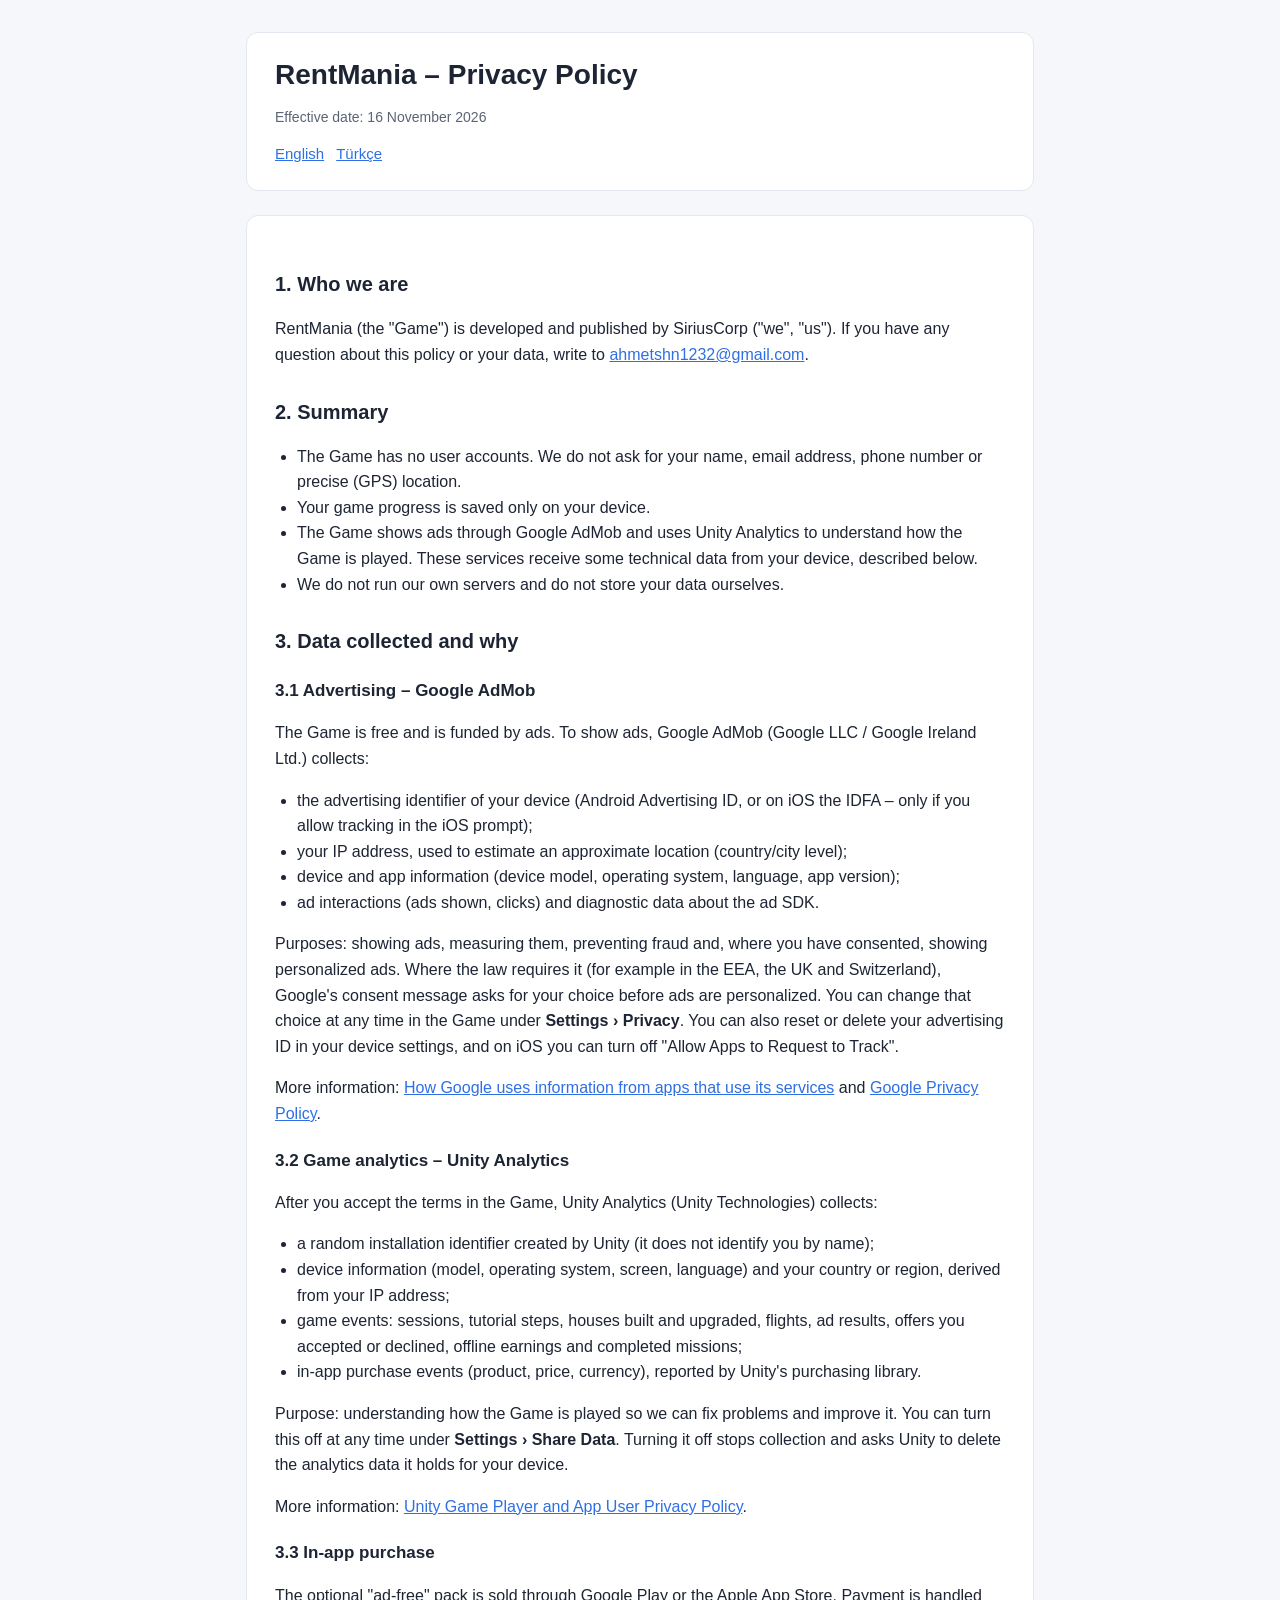
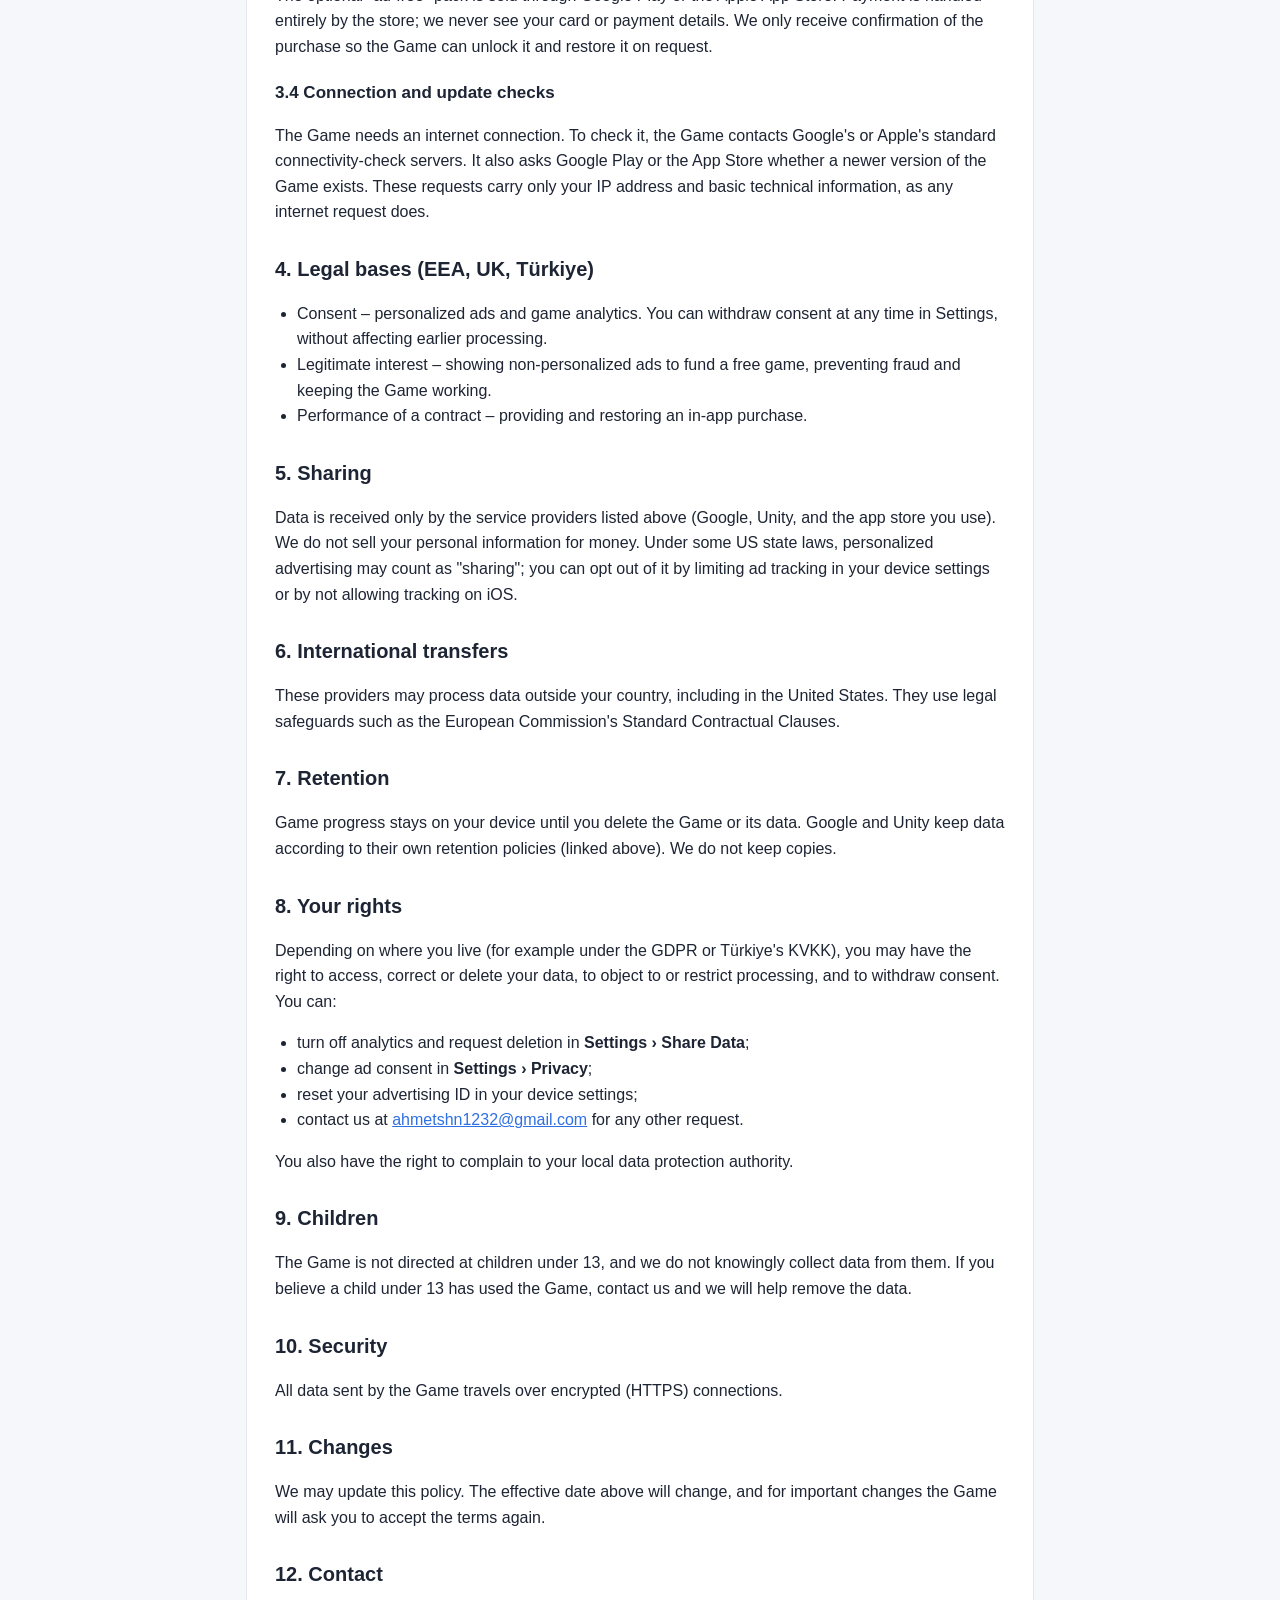
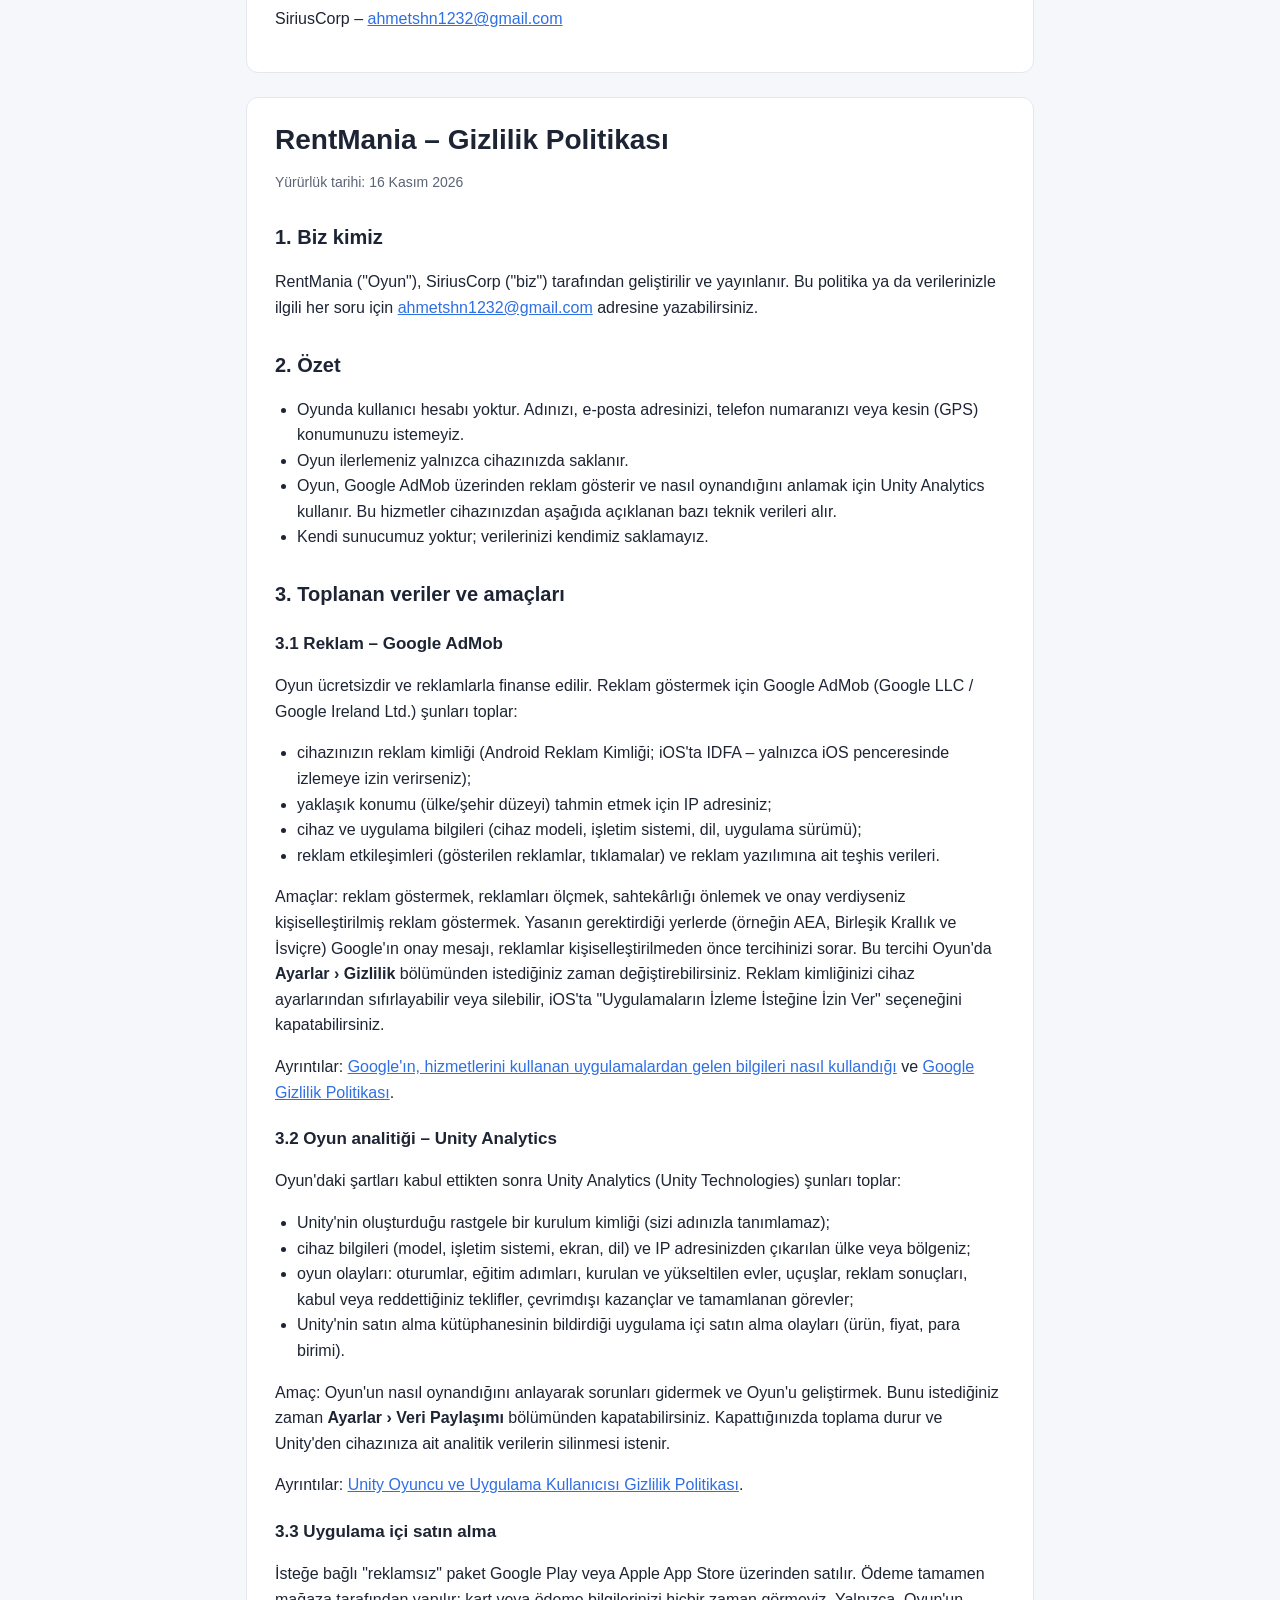
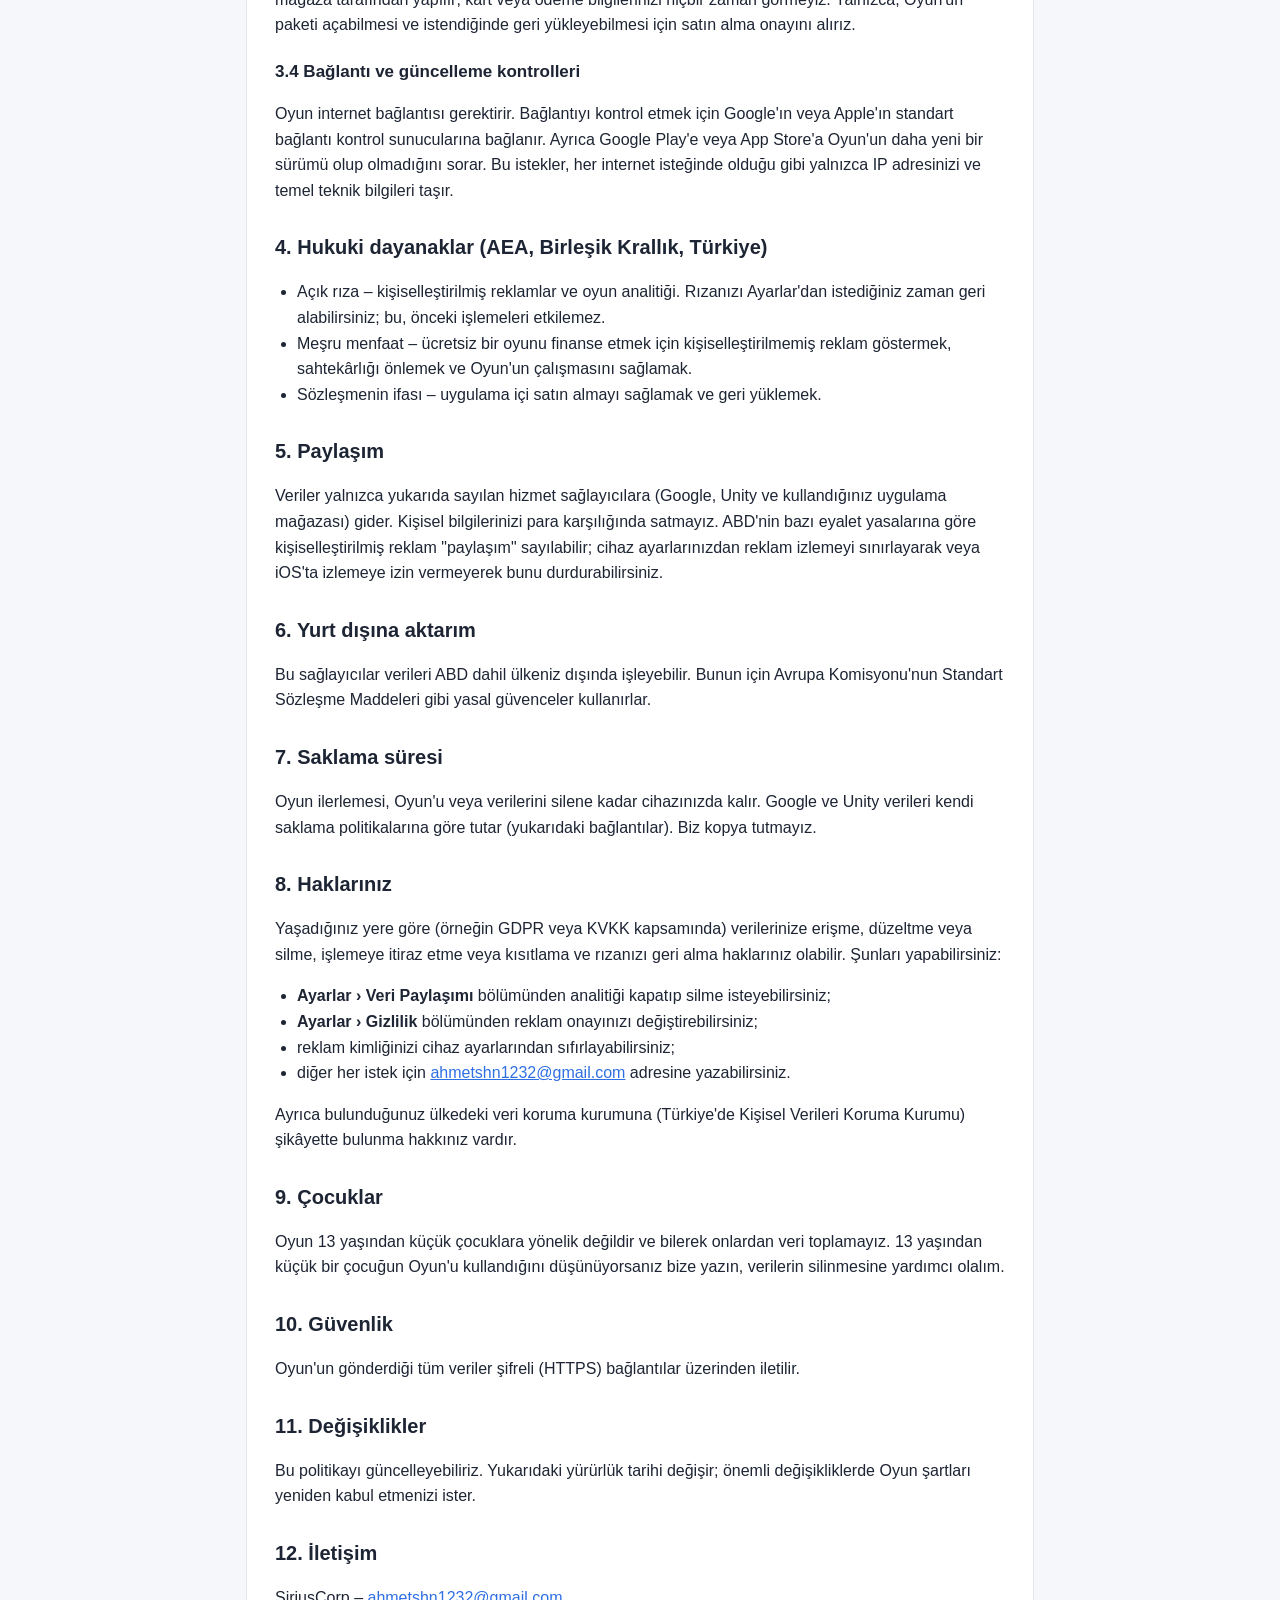
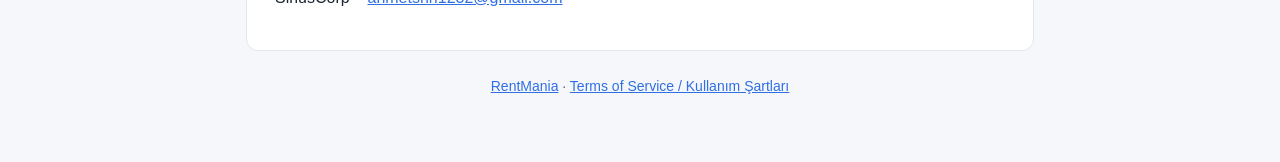
==== privacy.html @ 35551892 "Add RentMania privacy policy, terms and app-ads.txt Co-Authored-By: Claude Opus 5.5 <noreply@anthrop" ====
<!doctype html>
<html lang="en">
<head>
<meta charset="utf-8">
<meta name="viewport" content="width=device-width, initial-scale=1">
<title>RentMania – Privacy Policy</title>
<link rel="stylesheet" href="style.css">
</head>
<body>
<main>

<div class="card">
  <h1>RentMania – Privacy Policy</h1>
  <p class="muted">Effective date: 16 November 2026</p>
  <nav class="lang"><a href="#en">English</a><a href="#tr">Türkçe</a></nav>
</div>

<!-- ───────────────────────── ENGLISH ───────────────────────── -->
<div class="card" id="en">
  <h2>1. Who we are</h2>
  <p>RentMania (the "Game") is developed and published by SiriusCorp ("we", "us"). If you have any question about this policy or your data, write to <a href="mailto:ahmetshn1232@gmail.com">ahmetshn1232@gmail.com</a>.</p>

  <h2>2. Summary</h2>
  <ul>
    <li>The Game has no user accounts. We do not ask for your name, email address, phone number or precise (GPS) location.</li>
    <li>Your game progress is saved only on your device.</li>
    <li>The Game shows ads through Google AdMob and uses Unity Analytics to understand how the Game is played. These services receive some technical data from your device, described below.</li>
    <li>We do not run our own servers and do not store your data ourselves.</li>
  </ul>

  <h2>3. Data collected and why</h2>

  <h3>3.1 Advertising – Google AdMob</h3>
  <p>The Game is free and is funded by ads. To show ads, Google AdMob (Google LLC / Google Ireland Ltd.) collects:</p>
  <ul>
    <li>the advertising identifier of your device (Android Advertising ID, or on iOS the IDFA – only if you allow tracking in the iOS prompt);</li>
    <li>your IP address, used to estimate an approximate location (country/city level);</li>
    <li>device and app information (device model, operating system, language, app version);</li>
    <li>ad interactions (ads shown, clicks) and diagnostic data about the ad SDK.</li>
  </ul>
  <p>Purposes: showing ads, measuring them, preventing fraud and, where you have consented, showing personalized ads. Where the law requires it (for example in the EEA, the UK and Switzerland), Google's consent message asks for your choice before ads are personalized. You can change that choice at any time in the Game under <b>Settings › Privacy</b>. You can also reset or delete your advertising ID in your device settings, and on iOS you can turn off "Allow Apps to Request to Track".</p>
  <p>More information: <a href="https://policies.google.com/technologies/partner-sites">How Google uses information from apps that use its services</a> and <a href="https://policies.google.com/privacy">Google Privacy Policy</a>.</p>

  <h3>3.2 Game analytics – Unity Analytics</h3>
  <p>After you accept the terms in the Game, Unity Analytics (Unity Technologies) collects:</p>
  <ul>
    <li>a random installation identifier created by Unity (it does not identify you by name);</li>
    <li>device information (model, operating system, screen, language) and your country or region, derived from your IP address;</li>
    <li>game events: sessions, tutorial steps, houses built and upgraded, flights, ad results, offers you accepted or declined, offline earnings and completed missions;</li>
    <li>in-app purchase events (product, price, currency), reported by Unity's purchasing library.</li>
  </ul>
  <p>Purpose: understanding how the Game is played so we can fix problems and improve it. You can turn this off at any time under <b>Settings › Share Data</b>. Turning it off stops collection and asks Unity to delete the analytics data it holds for your device.</p>
  <p>More information: <a href="https://unity.com/legal/game-player-and-app-user-privacy-policy">Unity Game Player and App User Privacy Policy</a>.</p>

  <h3>3.3 In-app purchase</h3>
  <p>The optional "ad-free" pack is sold through Google Play or the Apple App Store. Payment is handled entirely by the store; we never see your card or payment details. We only receive confirmation of the purchase so the Game can unlock it and restore it on request.</p>

  <h3>3.4 Connection and update checks</h3>
  <p>The Game needs an internet connection. To check it, the Game contacts Google's or Apple's standard connectivity-check servers. It also asks Google Play or the App Store whether a newer version of the Game exists. These requests carry only your IP address and basic technical information, as any internet request does.</p>

  <h2>4. Legal bases (EEA, UK, Türkiye)</h2>
  <ul>
    <li>Consent – personalized ads and game analytics. You can withdraw consent at any time in Settings, without affecting earlier processing.</li>
    <li>Legitimate interest – showing non-personalized ads to fund a free game, preventing fraud and keeping the Game working.</li>
    <li>Performance of a contract – providing and restoring an in-app purchase.</li>
  </ul>

  <h2>5. Sharing</h2>
  <p>Data is received only by the service providers listed above (Google, Unity, and the app store you use). We do not sell your personal information for money. Under some US state laws, personalized advertising may count as "sharing"; you can opt out of it by limiting ad tracking in your device settings or by not allowing tracking on iOS.</p>

  <h2>6. International transfers</h2>
  <p>These providers may process data outside your country, including in the United States. They use legal safeguards such as the European Commission's Standard Contractual Clauses.</p>

  <h2>7. Retention</h2>
  <p>Game progress stays on your device until you delete the Game or its data. Google and Unity keep data according to their own retention policies (linked above). We do not keep copies.</p>

  <h2>8. Your rights</h2>
  <p>Depending on where you live (for example under the GDPR or Türkiye's KVKK), you may have the right to access, correct or delete your data, to object to or restrict processing, and to withdraw consent. You can:</p>
  <ul>
    <li>turn off analytics and request deletion in <b>Settings › Share Data</b>;</li>
    <li>change ad consent in <b>Settings › Privacy</b>;</li>
    <li>reset your advertising ID in your device settings;</li>
    <li>contact us at <a href="mailto:ahmetshn1232@gmail.com">ahmetshn1232@gmail.com</a> for any other request.</li>
  </ul>
  <p>You also have the right to complain to your local data protection authority.</p>

  <h2>9. Children</h2>
  <p>The Game is not directed at children under 13, and we do not knowingly collect data from them. If you believe a child under 13 has used the Game, contact us and we will help remove the data.</p>

  <h2>10. Security</h2>
  <p>All data sent by the Game travels over encrypted (HTTPS) connections.</p>

  <h2>11. Changes</h2>
  <p>We may update this policy. The effective date above will change, and for important changes the Game will ask you to accept the terms again.</p>

  <h2>12. Contact</h2>
  <p>SiriusCorp – <a href="mailto:ahmetshn1232@gmail.com">ahmetshn1232@gmail.com</a></p>
</div>

<!-- ───────────────────────── TÜRKÇE ───────────────────────── -->
<div class="card" id="tr" lang="tr">
  <h1>RentMania – Gizlilik Politikası</h1>
  <p class="muted">Yürürlük tarihi: 16 Kasım 2026</p>

  <h2>1. Biz kimiz</h2>
  <p>RentMania ("Oyun"), SiriusCorp ("biz") tarafından geliştirilir ve yayınlanır. Bu politika ya da verilerinizle ilgili her soru için <a href="mailto:ahmetshn1232@gmail.com">ahmetshn1232@gmail.com</a> adresine yazabilirsiniz.</p>

  <h2>2. Özet</h2>
  <ul>
    <li>Oyunda kullanıcı hesabı yoktur. Adınızı, e-posta adresinizi, telefon numaranızı veya kesin (GPS) konumunuzu istemeyiz.</li>
    <li>Oyun ilerlemeniz yalnızca cihazınızda saklanır.</li>
    <li>Oyun, Google AdMob üzerinden reklam gösterir ve nasıl oynandığını anlamak için Unity Analytics kullanır. Bu hizmetler cihazınızdan aşağıda açıklanan bazı teknik verileri alır.</li>
    <li>Kendi sunucumuz yoktur; verilerinizi kendimiz saklamayız.</li>
  </ul>

  <h2>3. Toplanan veriler ve amaçları</h2>

  <h3>3.1 Reklam – Google AdMob</h3>
  <p>Oyun ücretsizdir ve reklamlarla finanse edilir. Reklam göstermek için Google AdMob (Google LLC / Google Ireland Ltd.) şunları toplar:</p>
  <ul>
    <li>cihazınızın reklam kimliği (Android Reklam Kimliği; iOS'ta IDFA – yalnızca iOS penceresinde izlemeye izin verirseniz);</li>
    <li>yaklaşık konumu (ülke/şehir düzeyi) tahmin etmek için IP adresiniz;</li>
    <li>cihaz ve uygulama bilgileri (cihaz modeli, işletim sistemi, dil, uygulama sürümü);</li>
    <li>reklam etkileşimleri (gösterilen reklamlar, tıklamalar) ve reklam yazılımına ait teşhis verileri.</li>
  </ul>
  <p>Amaçlar: reklam göstermek, reklamları ölçmek, sahtekârlığı önlemek ve onay verdiyseniz kişiselleştirilmiş reklam göstermek. Yasanın gerektirdiği yerlerde (örneğin AEA, Birleşik Krallık ve İsviçre) Google'ın onay mesajı, reklamlar kişiselleştirilmeden önce tercihinizi sorar. Bu tercihi Oyun'da <b>Ayarlar › Gizlilik</b> bölümünden istediğiniz zaman değiştirebilirsiniz. Reklam kimliğinizi cihaz ayarlarından sıfırlayabilir veya silebilir, iOS'ta "Uygulamaların İzleme İsteğine İzin Ver" seçeneğini kapatabilirsiniz.</p>
  <p>Ayrıntılar: <a href="https://policies.google.com/technologies/partner-sites">Google'ın, hizmetlerini kullanan uygulamalardan gelen bilgileri nasıl kullandığı</a> ve <a href="https://policies.google.com/privacy">Google Gizlilik Politikası</a>.</p>

  <h3>3.2 Oyun analitiği – Unity Analytics</h3>
  <p>Oyun'daki şartları kabul ettikten sonra Unity Analytics (Unity Technologies) şunları toplar:</p>
  <ul>
    <li>Unity'nin oluşturduğu rastgele bir kurulum kimliği (sizi adınızla tanımlamaz);</li>
    <li>cihaz bilgileri (model, işletim sistemi, ekran, dil) ve IP adresinizden çıkarılan ülke veya bölgeniz;</li>
    <li>oyun olayları: oturumlar, eğitim adımları, kurulan ve yükseltilen evler, uçuşlar, reklam sonuçları, kabul veya reddettiğiniz teklifler, çevrimdışı kazançlar ve tamamlanan görevler;</li>
    <li>Unity'nin satın alma kütüphanesinin bildirdiği uygulama içi satın alma olayları (ürün, fiyat, para birimi).</li>
  </ul>
  <p>Amaç: Oyun'un nasıl oynandığını anlayarak sorunları gidermek ve Oyun'u geliştirmek. Bunu istediğiniz zaman <b>Ayarlar › Veri Paylaşımı</b> bölümünden kapatabilirsiniz. Kapattığınızda toplama durur ve Unity'den cihazınıza ait analitik verilerin silinmesi istenir.</p>
  <p>Ayrıntılar: <a href="https://unity.com/legal/game-player-and-app-user-privacy-policy">Unity Oyuncu ve Uygulama Kullanıcısı Gizlilik Politikası</a>.</p>

  <h3>3.3 Uygulama içi satın alma</h3>
  <p>İsteğe bağlı "reklamsız" paket Google Play veya Apple App Store üzerinden satılır. Ödeme tamamen mağaza tarafından yapılır; kart veya ödeme bilgilerinizi hiçbir zaman görmeyiz. Yalnızca, Oyun'un paketi açabilmesi ve istendiğinde geri yükleyebilmesi için satın alma onayını alırız.</p>

  <h3>3.4 Bağlantı ve güncelleme kontrolleri</h3>
  <p>Oyun internet bağlantısı gerektirir. Bağlantıyı kontrol etmek için Google'ın veya Apple'ın standart bağlantı kontrol sunucularına bağlanır. Ayrıca Google Play'e veya App Store'a Oyun'un daha yeni bir sürümü olup olmadığını sorar. Bu istekler, her internet isteğinde olduğu gibi yalnızca IP adresinizi ve temel teknik bilgileri taşır.</p>

  <h2>4. Hukuki dayanaklar (AEA, Birleşik Krallık, Türkiye)</h2>
  <ul>
    <li>Açık rıza – kişiselleştirilmiş reklamlar ve oyun analitiği. Rızanızı Ayarlar'dan istediğiniz zaman geri alabilirsiniz; bu, önceki işlemeleri etkilemez.</li>
    <li>Meşru menfaat – ücretsiz bir oyunu finanse etmek için kişiselleştirilmemiş reklam göstermek, sahtekârlığı önlemek ve Oyun'un çalışmasını sağlamak.</li>
    <li>Sözleşmenin ifası – uygulama içi satın almayı sağlamak ve geri yüklemek.</li>
  </ul>

  <h2>5. Paylaşım</h2>
  <p>Veriler yalnızca yukarıda sayılan hizmet sağlayıcılara (Google, Unity ve kullandığınız uygulama mağazası) gider. Kişisel bilgilerinizi para karşılığında satmayız. ABD'nin bazı eyalet yasalarına göre kişiselleştirilmiş reklam "paylaşım" sayılabilir; cihaz ayarlarınızdan reklam izlemeyi sınırlayarak veya iOS'ta izlemeye izin vermeyerek bunu durdurabilirsiniz.</p>

  <h2>6. Yurt dışına aktarım</h2>
  <p>Bu sağlayıcılar verileri ABD dahil ülkeniz dışında işleyebilir. Bunun için Avrupa Komisyonu'nun Standart Sözleşme Maddeleri gibi yasal güvenceler kullanırlar.</p>

  <h2>7. Saklama süresi</h2>
  <p>Oyun ilerlemesi, Oyun'u veya verilerini silene kadar cihazınızda kalır. Google ve Unity verileri kendi saklama politikalarına göre tutar (yukarıdaki bağlantılar). Biz kopya tutmayız.</p>

  <h2>8. Haklarınız</h2>
  <p>Yaşadığınız yere göre (örneğin GDPR veya KVKK kapsamında) verilerinize erişme, düzeltme veya silme, işlemeye itiraz etme veya kısıtlama ve rızanızı geri alma haklarınız olabilir. Şunları yapabilirsiniz:</p>
  <ul>
    <li><b>Ayarlar › Veri Paylaşımı</b> bölümünden analitiği kapatıp silme isteyebilirsiniz;</li>
    <li><b>Ayarlar › Gizlilik</b> bölümünden reklam onayınızı değiştirebilirsiniz;</li>
    <li>reklam kimliğinizi cihaz ayarlarından sıfırlayabilirsiniz;</li>
    <li>diğer her istek için <a href="mailto:ahmetshn1232@gmail.com">ahmetshn1232@gmail.com</a> adresine yazabilirsiniz.</li>
  </ul>
  <p>Ayrıca bulunduğunuz ülkedeki veri koruma kurumuna (Türkiye'de Kişisel Verileri Koruma Kurumu) şikâyette bulunma hakkınız vardır.</p>

  <h2>9. Çocuklar</h2>
  <p>Oyun 13 yaşından küçük çocuklara yönelik değildir ve bilerek onlardan veri toplamayız. 13 yaşından küçük bir çocuğun Oyun'u kullandığını düşünüyorsanız bize yazın, verilerin silinmesine yardımcı olalım.</p>

  <h2>10. Güvenlik</h2>
  <p>Oyun'un gönderdiği tüm veriler şifreli (HTTPS) bağlantılar üzerinden iletilir.</p>

  <h2>11. Değişiklikler</h2>
  <p>Bu politikayı güncelleyebiliriz. Yukarıdaki yürürlük tarihi değişir; önemli değişikliklerde Oyun şartları yeniden kabul etmenizi ister.</p>

  <h2>12. İletişim</h2>
  <p>SiriusCorp – <a href="mailto:ahmetshn1232@gmail.com">ahmetshn1232@gmail.com</a></p>
</div>

<footer><a href="index.html">RentMania</a> · <a href="terms.html">Terms of Service / Kullanım Şartları</a></footer>
</main>
</body>
</html>
---- style.css ----
:root {
  --bg: #f6f7fb;
  --card: #ffffff;
  --text: #1d2433;
  --muted: #5b6475;
  --accent: #2f6fe4;
  --line: #e3e7ef;
}

@media (prefers-color-scheme: dark) {
  :root {
    --bg: #12151c;
    --card: #1b2029;
    --text: #e7eaf0;
    --muted: #a3abba;
    --accent: #7aa7ff;
    --line: #2c3340;
  }
}

* { box-sizing: border-box; }

body {
  margin: 0;
  background: var(--bg);
  color: var(--text);
  font: 16px/1.6 -apple-system, BlinkMacSystemFont, "Segoe UI", Roboto, Arial, sans-serif;
}

main {
  max-width: 820px;
  margin: 0 auto;
  padding: 32px 16px 64px;
}

.card {
  background: var(--card);
  border: 1px solid var(--line);
  border-radius: 12px;
  padding: 24px 28px;
  margin-bottom: 24px;
}

h1 { font-size: 28px; line-height: 1.25; margin: 0 0 4px; }
h2 { font-size: 20px; margin: 28px 0 8px; }
h3 { font-size: 17px; margin: 20px 0 6px; }
p, li { color: var(--text); }
.muted { color: var(--muted); font-size: 14px; }
a { color: var(--accent); }
ul { padding-left: 22px; }

nav.lang {
  display: flex;
  gap: 12px;
  margin: 12px 0 0;
  font-size: 15px;
}

footer {
  text-align: center;
  color: var(--muted);
  font-size: 14px;
}
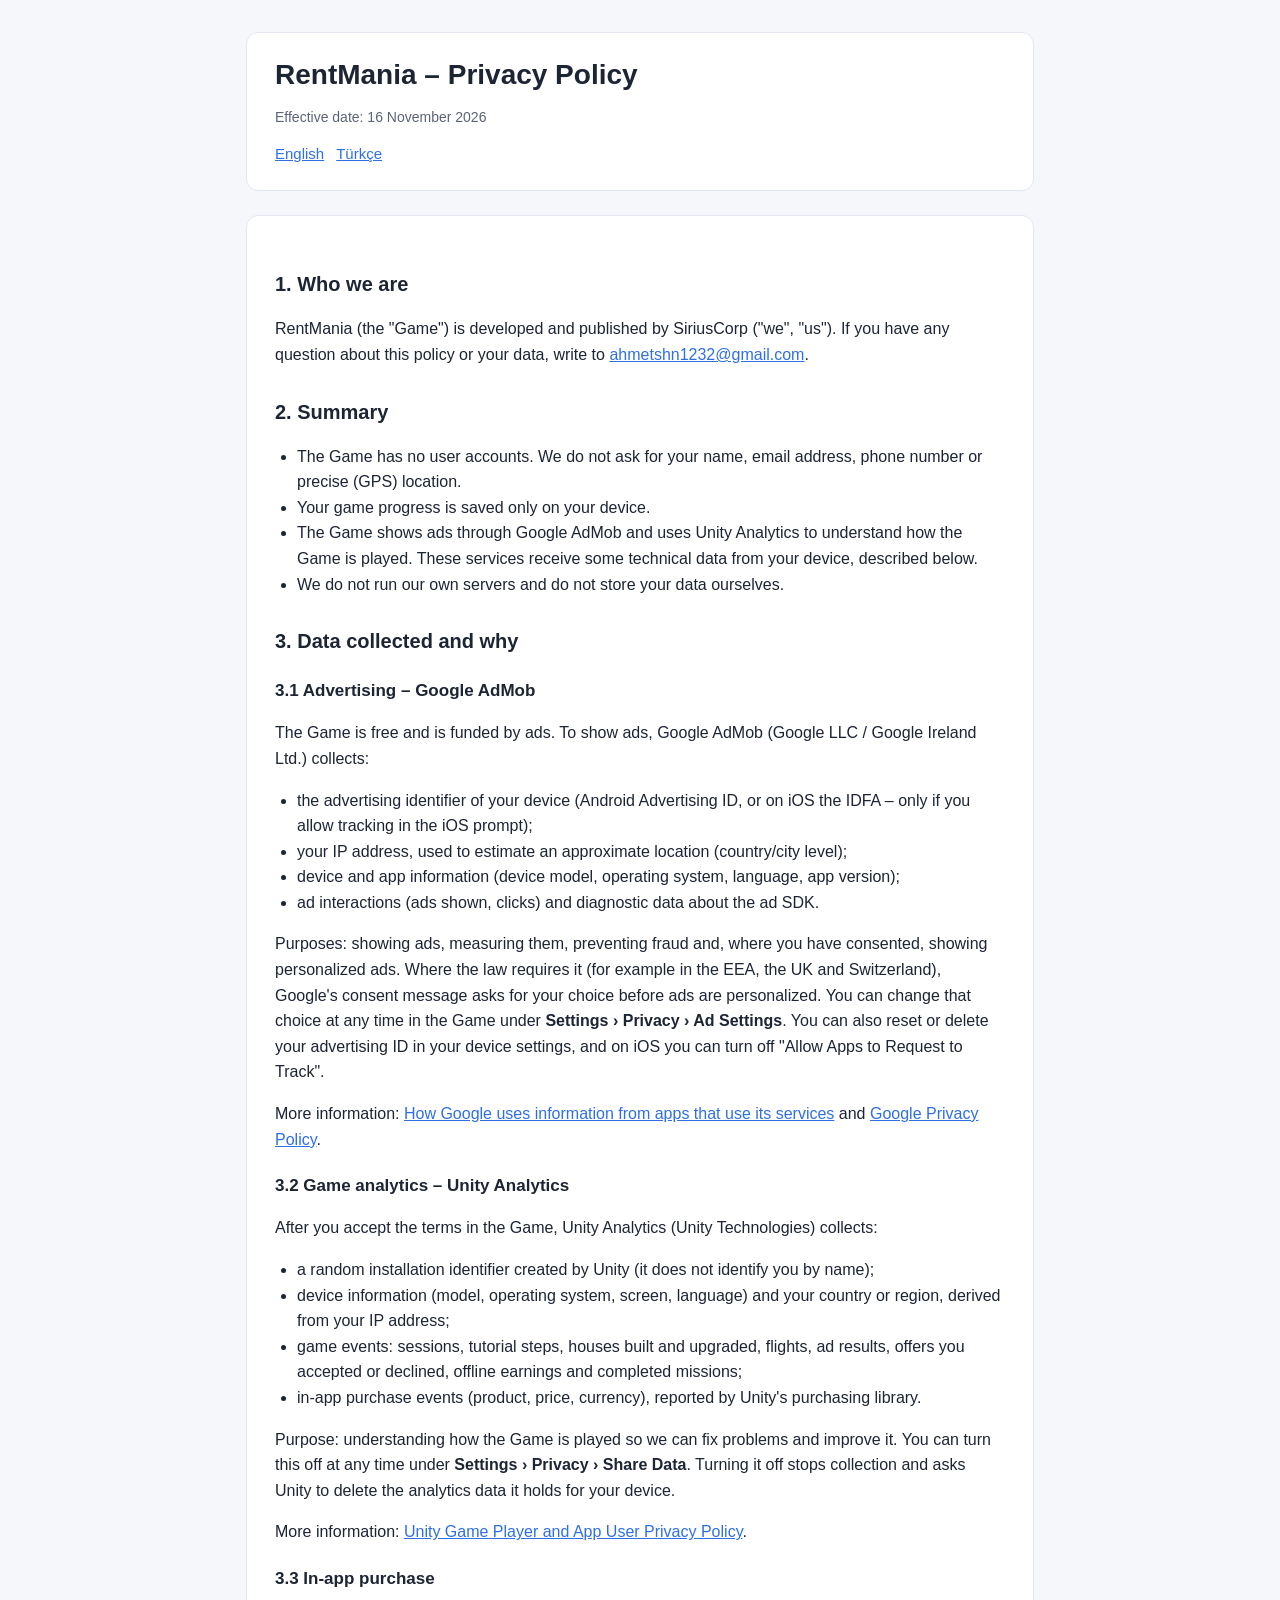
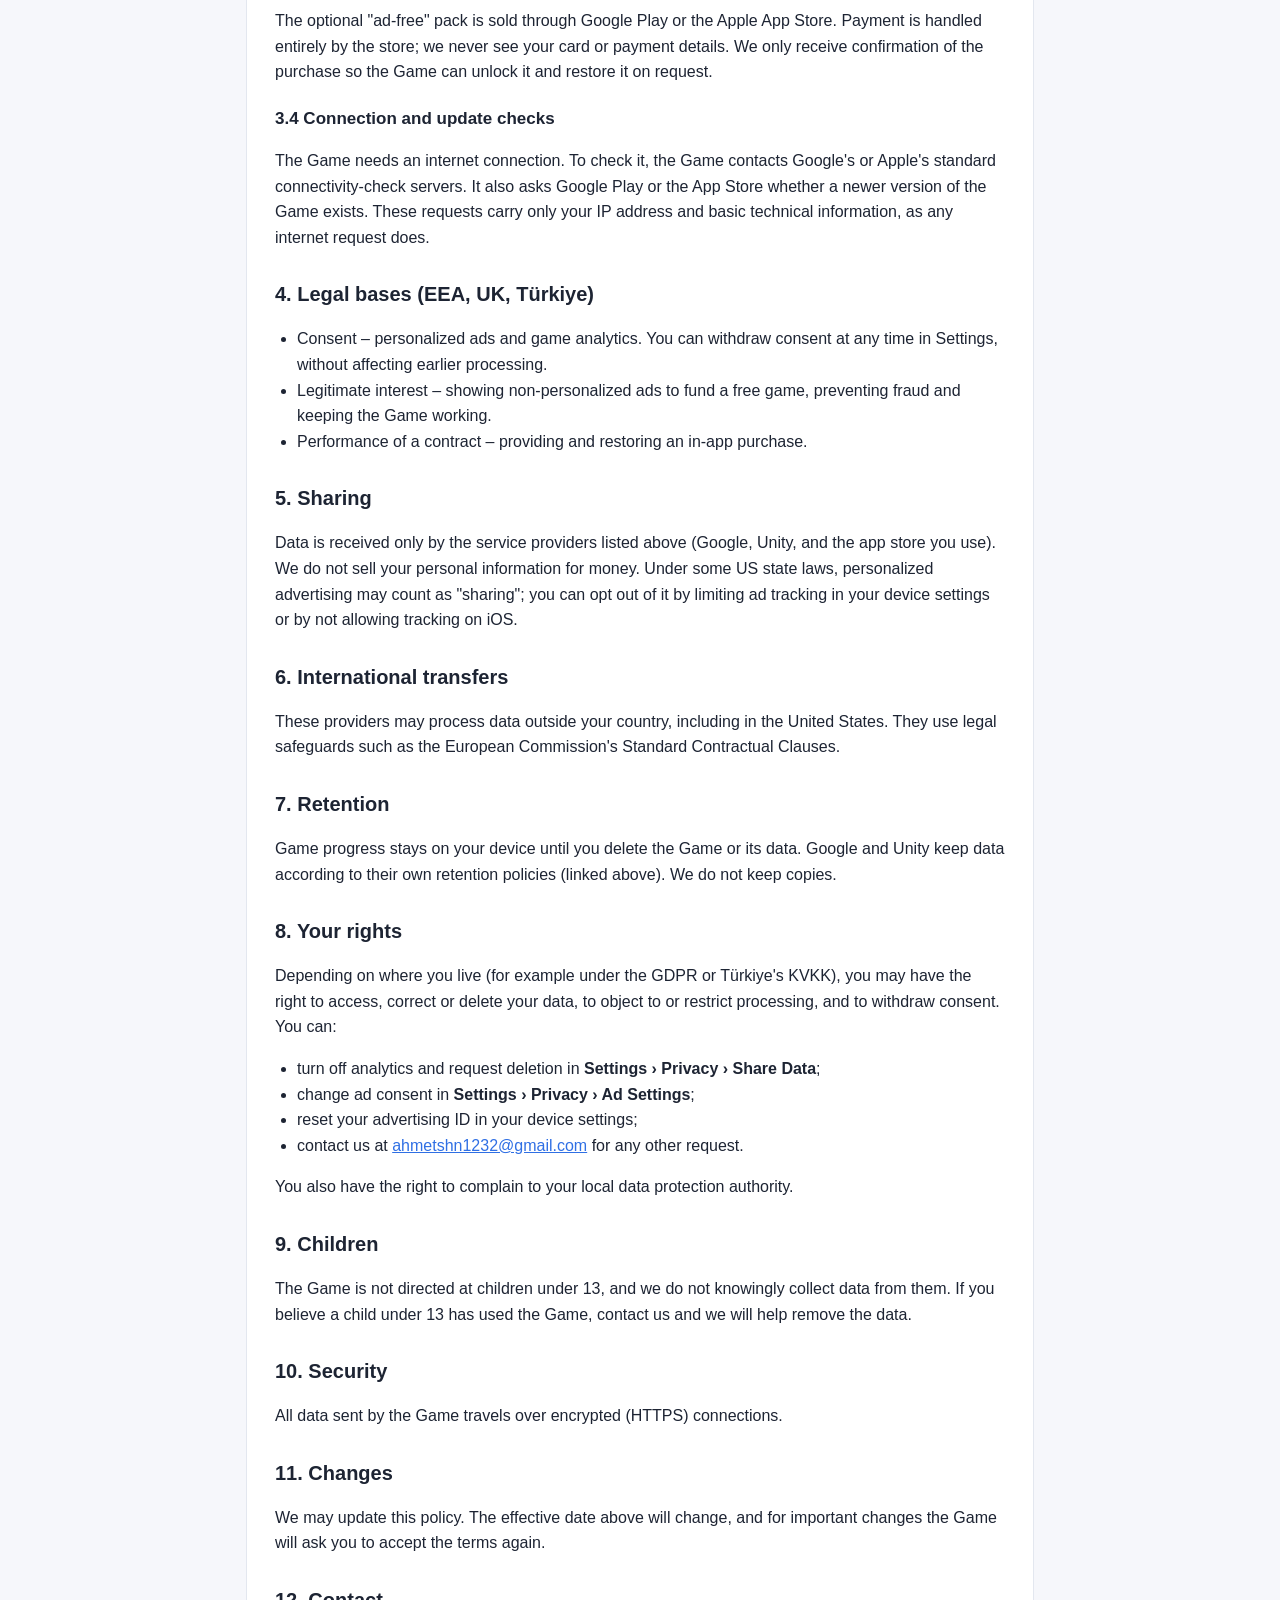
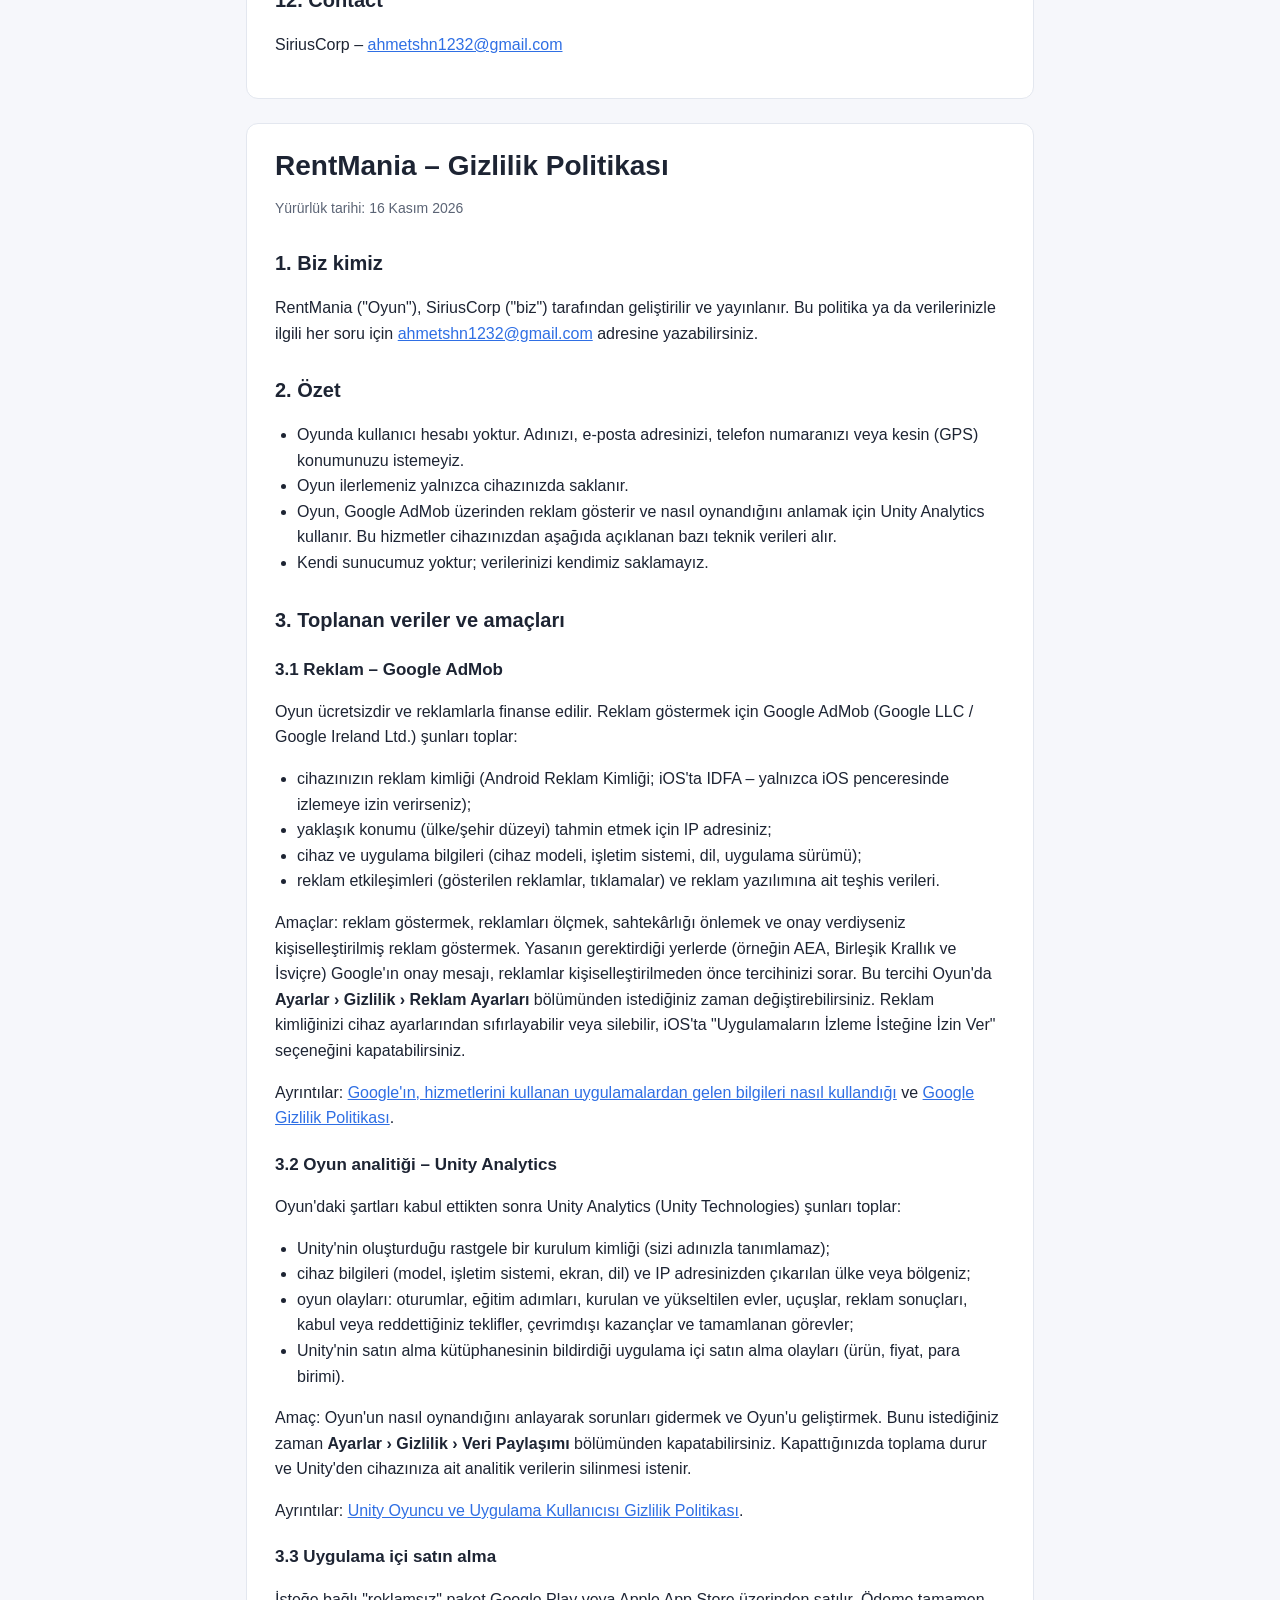
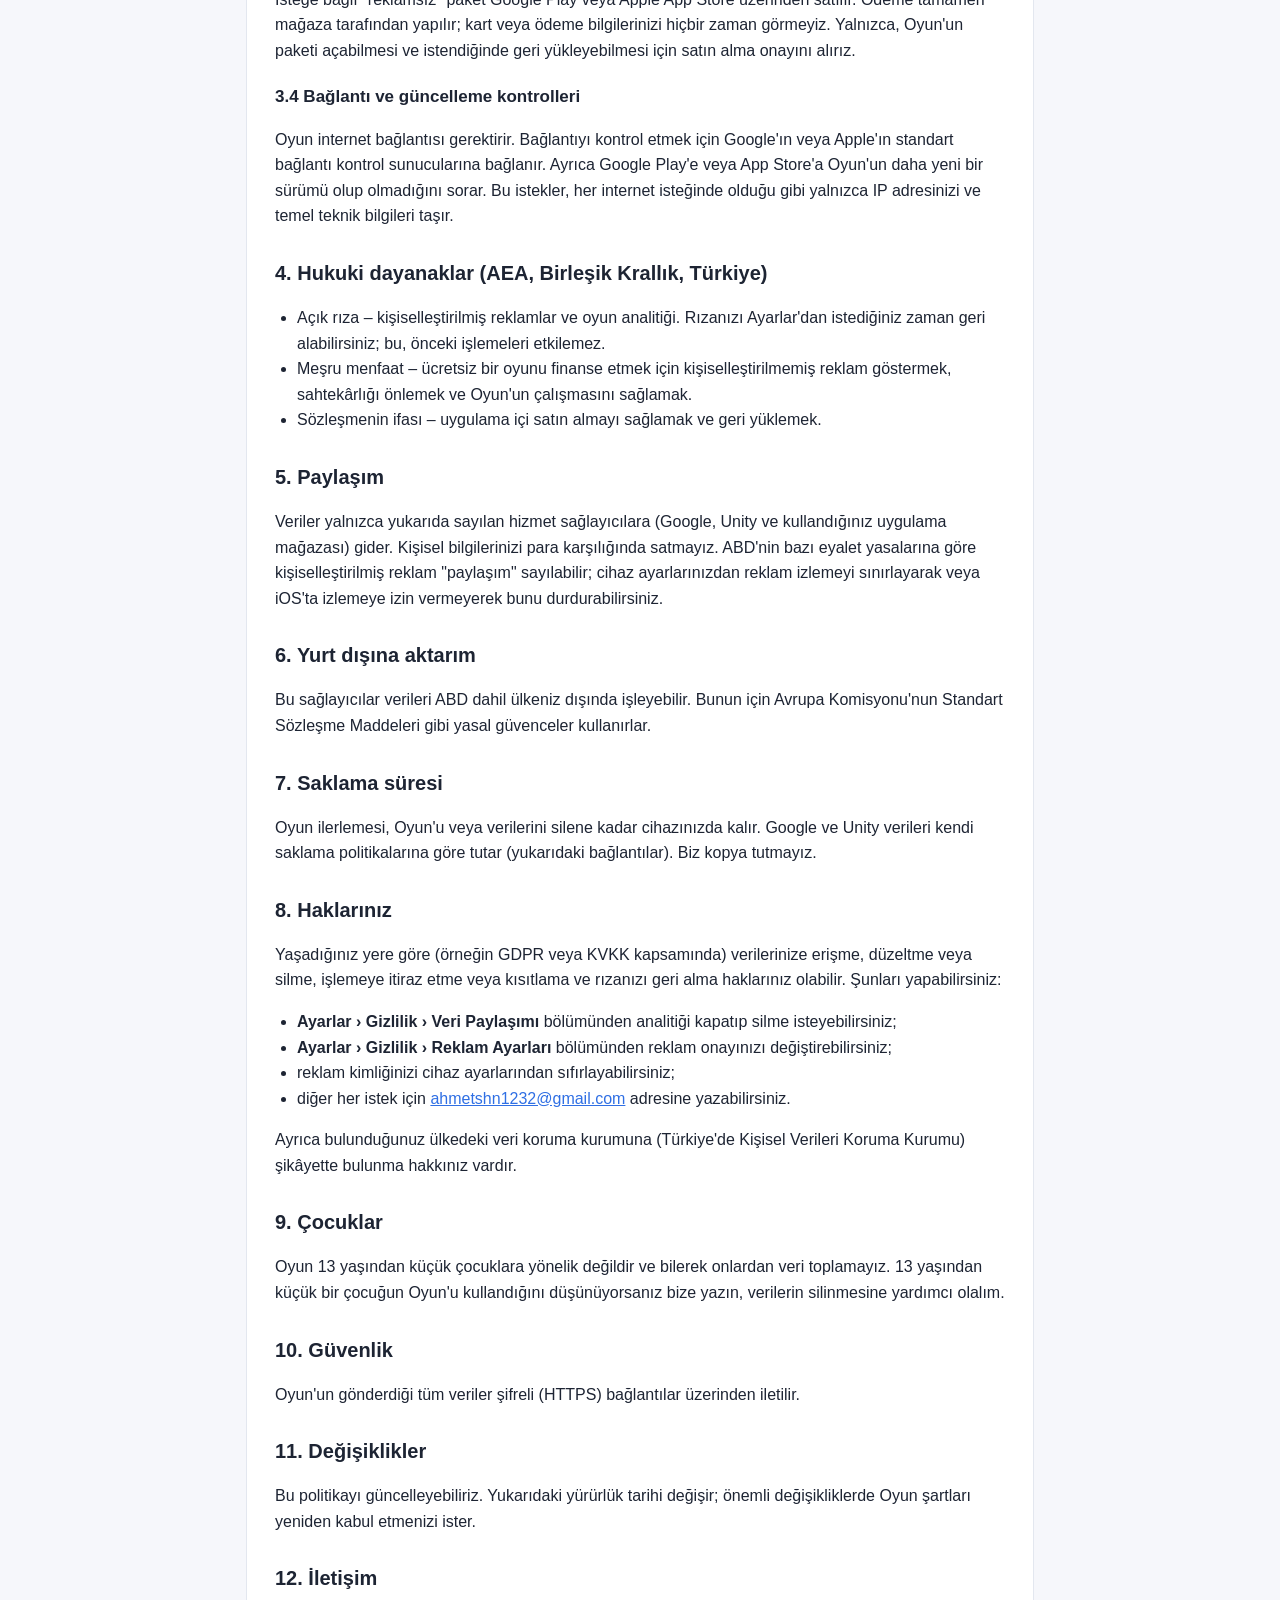
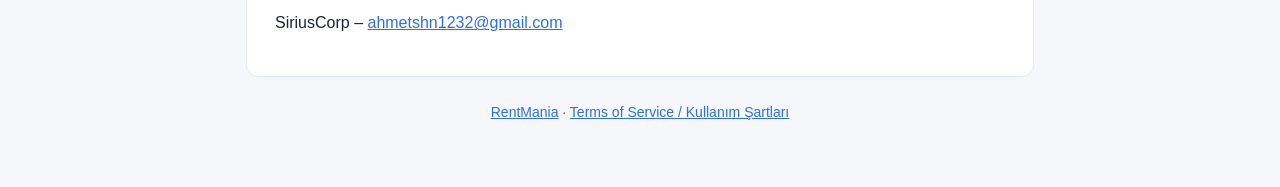
==== commit 63d5f4cb: "Privacy policy: point to Settings › Privacy page Co-Authored-By: Claude Opus 5.5 <noreply@anthropic." ====
--- a/privacy.html
+++ b/privacy.html
@@ -38,7 +38,7 @@
     <li>device and app information (device model, operating system, language, app version);</li>
     <li>ad interactions (ads shown, clicks) and diagnostic data about the ad SDK.</li>
   </ul>
-  <p>Purposes: showing ads, measuring them, preventing fraud and, where you have consented, showing personalized ads. Where the law requires it (for example in the EEA, the UK and Switzerland), Google's consent message asks for your choice before ads are personalized. You can change that choice at any time in the Game under <b>Settings › Privacy</b>. You can also reset or delete your advertising ID in your device settings, and on iOS you can turn off "Allow Apps to Request to Track".</p>
+  <p>Purposes: showing ads, measuring them, preventing fraud and, where you have consented, showing personalized ads. Where the law requires it (for example in the EEA, the UK and Switzerland), Google's consent message asks for your choice before ads are personalized. You can change that choice at any time in the Game under <b>Settings › Privacy › Ad Settings</b>. You can also reset or delete your advertising ID in your device settings, and on iOS you can turn off "Allow Apps to Request to Track".</p>
   <p>More information: <a href="https://policies.google.com/technologies/partner-sites">How Google uses information from apps that use its services</a> and <a href="https://policies.google.com/privacy">Google Privacy Policy</a>.</p>
 
   <h3>3.2 Game analytics – Unity Analytics</h3>
@@ -49,7 +49,7 @@
     <li>game events: sessions, tutorial steps, houses built and upgraded, flights, ad results, offers you accepted or declined, offline earnings and completed missions;</li>
     <li>in-app purchase events (product, price, currency), reported by Unity's purchasing library.</li>
   </ul>
-  <p>Purpose: understanding how the Game is played so we can fix problems and improve it. You can turn this off at any time under <b>Settings › Share Data</b>. Turning it off stops collection and asks Unity to delete the analytics data it holds for your device.</p>
+  <p>Purpose: understanding how the Game is played so we can fix problems and improve it. You can turn this off at any time under <b>Settings › Privacy › Share Data</b>. Turning it off stops collection and asks Unity to delete the analytics data it holds for your device.</p>
   <p>More information: <a href="https://unity.com/legal/game-player-and-app-user-privacy-policy">Unity Game Player and App User Privacy Policy</a>.</p>
 
   <h3>3.3 In-app purchase</h3>
@@ -77,8 +77,8 @@
   <h2>8. Your rights</h2>
   <p>Depending on where you live (for example under the GDPR or Türkiye's KVKK), you may have the right to access, correct or delete your data, to object to or restrict processing, and to withdraw consent. You can:</p>
   <ul>
-    <li>turn off analytics and request deletion in <b>Settings › Share Data</b>;</li>
-    <li>change ad consent in <b>Settings › Privacy</b>;</li>
+    <li>turn off analytics and request deletion in <b>Settings › Privacy › Share Data</b>;</li>
+    <li>change ad consent in <b>Settings › Privacy › Ad Settings</b>;</li>
     <li>reset your advertising ID in your device settings;</li>
     <li>contact us at <a href="mailto:ahmetshn1232@gmail.com">ahmetshn1232@gmail.com</a> for any other request.</li>
   </ul>
@@ -123,7 +123,7 @@
     <li>cihaz ve uygulama bilgileri (cihaz modeli, işletim sistemi, dil, uygulama sürümü);</li>
     <li>reklam etkileşimleri (gösterilen reklamlar, tıklamalar) ve reklam yazılımına ait teşhis verileri.</li>
   </ul>
-  <p>Amaçlar: reklam göstermek, reklamları ölçmek, sahtekârlığı önlemek ve onay verdiyseniz kişiselleştirilmiş reklam göstermek. Yasanın gerektirdiği yerlerde (örneğin AEA, Birleşik Krallık ve İsviçre) Google'ın onay mesajı, reklamlar kişiselleştirilmeden önce tercihinizi sorar. Bu tercihi Oyun'da <b>Ayarlar › Gizlilik</b> bölümünden istediğiniz zaman değiştirebilirsiniz. Reklam kimliğinizi cihaz ayarlarından sıfırlayabilir veya silebilir, iOS'ta "Uygulamaların İzleme İsteğine İzin Ver" seçeneğini kapatabilirsiniz.</p>
+  <p>Amaçlar: reklam göstermek, reklamları ölçmek, sahtekârlığı önlemek ve onay verdiyseniz kişiselleştirilmiş reklam göstermek. Yasanın gerektirdiği yerlerde (örneğin AEA, Birleşik Krallık ve İsviçre) Google'ın onay mesajı, reklamlar kişiselleştirilmeden önce tercihinizi sorar. Bu tercihi Oyun'da <b>Ayarlar › Gizlilik › Reklam Ayarları</b> bölümünden istediğiniz zaman değiştirebilirsiniz. Reklam kimliğinizi cihaz ayarlarından sıfırlayabilir veya silebilir, iOS'ta "Uygulamaların İzleme İsteğine İzin Ver" seçeneğini kapatabilirsiniz.</p>
   <p>Ayrıntılar: <a href="https://policies.google.com/technologies/partner-sites">Google'ın, hizmetlerini kullanan uygulamalardan gelen bilgileri nasıl kullandığı</a> ve <a href="https://policies.google.com/privacy">Google Gizlilik Politikası</a>.</p>
 
   <h3>3.2 Oyun analitiği – Unity Analytics</h3>
@@ -134,7 +134,7 @@
     <li>oyun olayları: oturumlar, eğitim adımları, kurulan ve yükseltilen evler, uçuşlar, reklam sonuçları, kabul veya reddettiğiniz teklifler, çevrimdışı kazançlar ve tamamlanan görevler;</li>
     <li>Unity'nin satın alma kütüphanesinin bildirdiği uygulama içi satın alma olayları (ürün, fiyat, para birimi).</li>
   </ul>
-  <p>Amaç: Oyun'un nasıl oynandığını anlayarak sorunları gidermek ve Oyun'u geliştirmek. Bunu istediğiniz zaman <b>Ayarlar › Veri Paylaşımı</b> bölümünden kapatabilirsiniz. Kapattığınızda toplama durur ve Unity'den cihazınıza ait analitik verilerin silinmesi istenir.</p>
+  <p>Amaç: Oyun'un nasıl oynandığını anlayarak sorunları gidermek ve Oyun'u geliştirmek. Bunu istediğiniz zaman <b>Ayarlar › Gizlilik › Veri Paylaşımı</b> bölümünden kapatabilirsiniz. Kapattığınızda toplama durur ve Unity'den cihazınıza ait analitik verilerin silinmesi istenir.</p>
   <p>Ayrıntılar: <a href="https://unity.com/legal/game-player-and-app-user-privacy-policy">Unity Oyuncu ve Uygulama Kullanıcısı Gizlilik Politikası</a>.</p>
 
   <h3>3.3 Uygulama içi satın alma</h3>
@@ -162,8 +162,8 @@
   <h2>8. Haklarınız</h2>
   <p>Yaşadığınız yere göre (örneğin GDPR veya KVKK kapsamında) verilerinize erişme, düzeltme veya silme, işlemeye itiraz etme veya kısıtlama ve rızanızı geri alma haklarınız olabilir. Şunları yapabilirsiniz:</p>
   <ul>
-    <li><b>Ayarlar › Veri Paylaşımı</b> bölümünden analitiği kapatıp silme isteyebilirsiniz;</li>
-    <li><b>Ayarlar › Gizlilik</b> bölümünden reklam onayınızı değiştirebilirsiniz;</li>
+    <li><b>Ayarlar › Gizlilik › Veri Paylaşımı</b> bölümünden analitiği kapatıp silme isteyebilirsiniz;</li>
+    <li><b>Ayarlar › Gizlilik › Reklam Ayarları</b> bölümünden reklam onayınızı değiştirebilirsiniz;</li>
     <li>reklam kimliğinizi cihaz ayarlarından sıfırlayabilirsiniz;</li>
     <li>diğer her istek için <a href="mailto:ahmetshn1232@gmail.com">ahmetshn1232@gmail.com</a> adresine yazabilirsiniz.</li>
   </ul>
